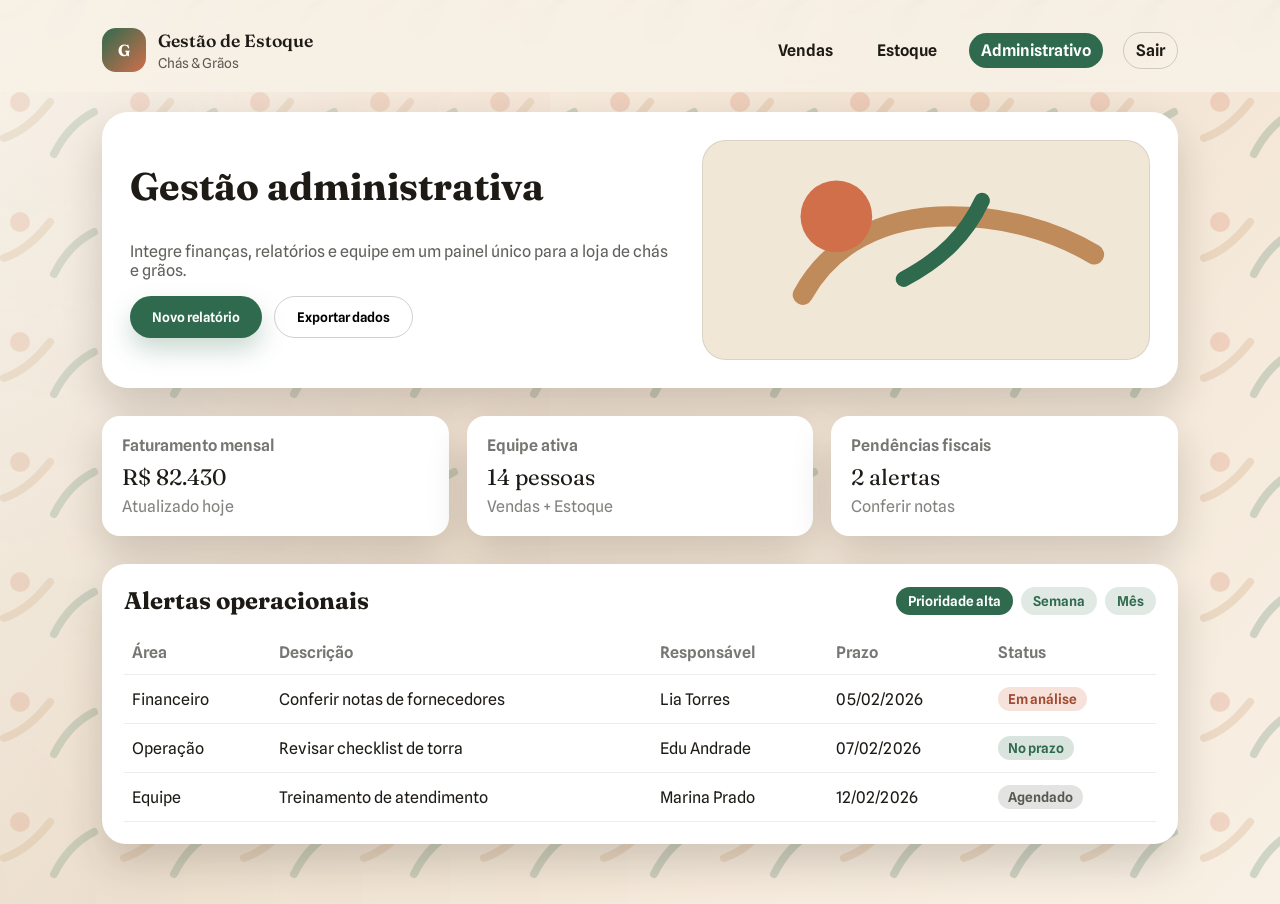
==== administrativo.html @ 7a77ebf5 "FINAL" ====
<!doctype html>
<html lang="pt-br">
  <head>
    <meta charset="utf-8" />
    <meta name="viewport" content="width=device-width, initial-scale=1" />
    <title>Administrativo | Chás & Grãos</title>
    <link rel="stylesheet" href="style.css" />
  </head>
  <body class="page-app" data-page="administrativo">
    <header class="site-header app-header">
      <div class="logo">
        <span class="logo-mark">G</span>
        <div>
          <p class="logo-title">Gestão de Estoque</p>
          <p class="logo-subtitle">Chás &amp; Grãos</p>
        </div>
      </div>
      <nav class="site-nav">
        <a href="vendas.html">Vendas</a>
        <a href="estoque.html">Estoque</a>
        <a class="active" href="administrativo.html">Administrativo</a>
        <a class="ghost-link" href="index.html">Sair</a>
      </nav>
    </header>

    <main class="app-main">
      <section class="page-hero">
        <div>
          <h1>Gestão administrativa</h1>
          <p>
            Integre finanças, relatórios e equipe em um painel único para a loja
            de chás e grãos.
          </p>
          <div class="hero-actions">
            <button class="primary-button" type="button">Novo relatório</button>
            <button class="outline-button" type="button">Exportar dados</button>
          </div>
        </div>
        <div class="illustration" aria-hidden="true"></div>
      </section>

      <section class="cards-grid">
        <article class="metric-card">
          <p class="metric-label">Faturamento mensal</p>
          <p class="metric-value">R$ 82.430</p>
          <p class="metric-note">Atualizado hoje</p>
        </article>
        <article class="metric-card">
          <p class="metric-label">Equipe ativa</p>
          <p class="metric-value">14 pessoas</p>
          <p class="metric-note">Vendas + Estoque</p>
        </article>
        <article class="metric-card">
          <p class="metric-label">Pendências fiscais</p>
          <p class="metric-value">2 alertas</p>
          <p class="metric-note">Conferir notas</p>
        </article>
      </section>

      <section class="table-card">
        <div class="table-header">
          <h2>Alertas operacionais</h2>
          <div class="chip-group">
            <span class="chip">Prioridade alta</span>
            <span class="chip soft">Semana</span>
            <span class="chip soft">Mês</span>
          </div>
        </div>
        <div class="table-scroll">
          <table>
            <thead>
              <tr>
                <th>Área</th>
                <th>Descrição</th>
                <th>Responsável</th>
                <th>Prazo</th>
                <th>Status</th>
              </tr>
            </thead>
            <tbody>
              <tr>
                <td>Financeiro</td>
                <td>Conferir notas de fornecedores</td>
                <td>Lia Torres</td>
                <td>05/02/2026</td>
                <td><span class="status-pill warn">Em análise</span></td>
              </tr>
              <tr>
                <td>Operação</td>
                <td>Revisar checklist de torra</td>
                <td>Edu Andrade</td>
                <td>07/02/2026</td>
                <td><span class="status-pill ok">No prazo</span></td>
              </tr>
              <tr>
                <td>Equipe</td>
                <td>Treinamento de atendimento</td>
                <td>Marina Prado</td>
                <td>12/02/2026</td>
                <td><span class="status-pill neutral">Agendado</span></td>
              </tr>
            </tbody>
          </table>
        </div>
      </section>
    </main>
  </body>
</html>
---- style.css ----
@import url("https://fonts.googleapis.com/css2?family=Fraunces:wght@500;600;700&family=Spline+Sans:wght@400;500;600&display=swap");

:root {
  --ink: #1e1b16;
  --paper: #f7f1e7;
  --tea: #2f6a4e;
  --grain: #c08b5a;
  --accent: #d16f4b;
  --accent-soft: #f1d8c7;
  --mint: #5e9f7d;
  --shadow: 0 18px 40px rgba(36, 28, 18, 0.18);
  --radius: 18px;
  --font-title: "Fraunces", "Times New Roman", serif;
  --font-body: "Spline Sans", "Trebuchet MS", sans-serif;
}

*,
*::before,
*::after {
  box-sizing: border-box;
}

body {
  margin: 0;
  font-family: var(--font-body);
  color: var(--ink);
  background: linear-gradient(135deg, #fdf7ef 0%, #f2e3d2 45%, #f8f0e4 100%);
  min-height: 100vh;
  position: relative;
  overflow-x: hidden;
}

body::before {
  content: "";
  position: fixed;
  inset: -20%;
  background-image:
    radial-gradient(circle at 20% 20%, rgba(94, 159, 125, 0.2), transparent 55%),
    radial-gradient(circle at 80% 10%, rgba(208, 111, 75, 0.2), transparent 55%),
    radial-gradient(circle at 15% 85%, rgba(47, 106, 78, 0.18), transparent 60%),
    url("data:image/svg+xml,%3Csvg xmlns='http://www.w3.org/2000/svg' width='120' height='120' viewBox='0 0 120 120'%3E%3Cpath d='M20 78c18-6 32-18 46-36' stroke='%23c08b5a' stroke-width='8' stroke-linecap='round' fill='none'/%3E%3Cpath d='M70 94c10-20 24-34 40-42' stroke='%232f6a4e' stroke-width='8' stroke-linecap='round' fill='none'/%3E%3Ccircle cx='36' cy='42' r='10' fill='%23d16f4b'/%3E%3C/svg%3E");
  background-repeat: no-repeat, no-repeat, no-repeat, repeat;
  background-size: 50%, 45%, 55%, 120px;
  opacity: 0.2;
  pointer-events: none;
  z-index: -1;
}

a {
  color: inherit;
  text-decoration: none;
}

img {
  max-width: 100%;
  display: block;
}

.site-header {
  display: flex;
  align-items: center;
  justify-content: space-between;
  padding: 28px 8vw 20px;
}

.app-header {
  position: sticky;
  top: 0;
  backdrop-filter: blur(12px);
  background: rgba(247, 241, 231, 0.85);
  z-index: 2;
}

.logo {
  display: flex;
  align-items: center;
  gap: 12px;
}

.logo-mark {
  width: 44px;
  height: 44px;
  display: grid;
  place-items: center;
  border-radius: 14px;
  background: linear-gradient(135deg, var(--tea), var(--accent));
  color: white;
  font-weight: 700;
  font-family: var(--font-title);
}

.logo-title {
  font-family: var(--font-title);
  font-weight: 600;
  margin: 0;
  font-size: 1.1rem;
}

.logo-subtitle {
  margin: 4px 0 0;
  font-size: 0.85rem;
  color: rgba(30, 27, 22, 0.7);
}

.header-tag {
  padding: 8px 16px;
  border-radius: 999px;
  background: rgba(47, 106, 78, 0.12);
  color: var(--tea);
  font-weight: 600;
  letter-spacing: 0.02em;
}

.site-nav {
  display: flex;
  gap: 20px;
  align-items: center;
  font-weight: 600;
}

.site-nav a {
  padding: 8px 12px;
  border-radius: 999px;
  transition: all 0.2s ease;
}

.site-nav a:hover {
  background: rgba(47, 106, 78, 0.12);
  color: var(--tea);
}

.site-nav .active {
  background: var(--tea);
  color: white;
}

.ghost-link {
  border: 1px solid rgba(30, 27, 22, 0.18);
}

.login-layout {
  display: grid;
  grid-template-columns: 1.1fr 0.9fr;
  gap: 48px;
  padding: 16px 8vw 40px;
  align-items: center;
}

.hero {
  display: grid;
  gap: 24px;
}

.hero h1 {
  font-family: var(--font-title);
  font-size: clamp(2.2rem, 3vw, 3.4rem);
  margin: 0;
}

.hero p {
  margin: 0;
  color: rgba(30, 27, 22, 0.75);
  font-size: 1.05rem;
}

.badge {
  display: inline-flex;
  align-items: center;
  gap: 8px;
  padding: 8px 16px;
  border-radius: 999px;
  background: rgba(208, 111, 75, 0.14);
  color: var(--accent);
  font-weight: 600;
  width: fit-content;
}

.hero-actions {
  display: flex;
  gap: 12px;
  flex-wrap: wrap;
}

.hero-cards {
  display: grid;
  grid-template-columns: repeat(2, minmax(0, 1fr));
  gap: 16px;
}

.mini-card {
  padding: 18px;
  border-radius: var(--radius);
  background: white;
  box-shadow: var(--shadow);
}

.mini-title {
  margin: 0 0 8px;
  font-weight: 600;
  color: rgba(30, 27, 22, 0.6);
}

.mini-value {
  margin: 0;
  font-size: 1.6rem;
  font-family: var(--font-title);
}

.mini-note {
  margin: 6px 0 0;
  color: rgba(30, 27, 22, 0.6);
}

.panel {
  background: white;
  padding: 32px;
  border-radius: 26px;
  box-shadow: var(--shadow);
}

.panel-header h2 {
  margin: 0 0 6px;
  font-family: var(--font-title);
}

.panel-header p {
  margin: 0;
  color: rgba(30, 27, 22, 0.6);
}

.login-form {
  margin-top: 24px;
  display: grid;
  gap: 16px;
}

label {
  font-weight: 600;
}

input,
select {
  width: 100%;
  padding: 12px 14px;
  border-radius: 12px;
  border: 1px solid rgba(30, 27, 22, 0.12);
  font-size: 1rem;
  font-family: inherit;
}

input:focus,
select:focus {
  outline: 2px solid rgba(47, 106, 78, 0.4);
  border-color: var(--tea);
}

.select-wrap {
  position: relative;
}

.select-icon {
  position: absolute;
  right: 16px;
  top: 50%;
  transform: translateY(-50%);
  pointer-events: none;
  color: rgba(30, 27, 22, 0.5);
}

.primary-button,
.outline-button,
.ghost-button {
  border: none;
  border-radius: 999px;
  padding: 12px 22px;
  font-weight: 600;
  font-family: inherit;
  cursor: pointer;
  transition: all 0.2s ease;
}

.primary-button {
  background: var(--tea);
  color: white;
  box-shadow: 0 12px 24px rgba(47, 106, 78, 0.25);
}

.primary-button:hover {
  background: #24563f;
  transform: translateY(-2px);
  box-shadow: 0 16px 28px rgba(47, 106, 78, 0.3);
}

.outline-button {
  background: transparent;
  border: 1px solid rgba(30, 27, 22, 0.2);
}

.outline-button:hover {
  border-color: var(--tea);
  color: var(--tea);
}

.ghost-button {
  background: rgba(208, 111, 75, 0.15);
  color: var(--accent);
}

.ghost-button:hover {
  background: rgba(208, 111, 75, 0.25);
}

.hint {
  margin: 0;
  font-size: 0.9rem;
  color: rgba(30, 27, 22, 0.6);
}

.feedback {
  margin: 0;
  font-weight: 600;
}

.feedback.warn {
  color: #a14b32;
}

.feedback.ok {
  color: var(--tea);
}

.site-footer {
  padding: 12px 8vw 32px;
  color: rgba(30, 27, 22, 0.6);
  display: flex;
  justify-content: space-between;
  font-size: 0.9rem;
}

.page-app .site-footer {
  display: none;
}

.app-main {
  padding: 20px 8vw 60px;
  display: grid;
  gap: 28px;
}

.page-hero {
  display: grid;
  grid-template-columns: 1.1fr 0.9fr;
  gap: 24px;
  align-items: center;
  background: white;
  padding: 28px;
  border-radius: 26px;
  box-shadow: var(--shadow);
}

.page-hero h1 {
  margin-top: 0;
  font-family: var(--font-title);
  font-size: clamp(2rem, 3vw, 2.8rem);
}

.page-hero p {
  color: rgba(30, 27, 22, 0.7);
  font-size: 1rem;
}

.illustration {
  width: 100%;
  min-height: 220px;
  border-radius: 24px;
  background-image: url("data:image/svg+xml,%3Csvg xmlns='http://www.w3.org/2000/svg' width='400' height='260' viewBox='0 0 400 260'%3E%3Crect width='400' height='260' rx='36' fill='%23f1e7d7'/%3E%3Cpath d='M90 170c24-44 70-70 132-70 46 0 92 12 128 34' stroke='%23c08b5a' stroke-width='18' fill='none' stroke-linecap='round'/%3E%3Ccircle cx='120' cy='100' r='32' fill='%23d16f4b'/%3E%3Cpath d='M250 86c-14 30-36 52-70 70' stroke='%232f6a4e' stroke-width='14' fill='none' stroke-linecap='round'/%3E%3C/svg%3E");
  background-size: cover;
  background-position: center;
  box-shadow: inset 0 0 0 1px rgba(30, 27, 22, 0.1);
}

.cards-grid {
  display: grid;
  grid-template-columns: repeat(3, minmax(0, 1fr));
  gap: 18px;
}

.metric-card {
  background: white;
  padding: 20px;
  border-radius: var(--radius);
  box-shadow: var(--shadow);
}

.metric-label {
  margin: 0 0 8px;
  color: rgba(30, 27, 22, 0.6);
  font-weight: 600;
}

.metric-value {
  margin: 0;
  font-size: 1.4rem;
  font-family: var(--font-title);
}

.metric-note {
  margin: 6px 0 0;
  color: rgba(30, 27, 22, 0.55);
}

.table-card {
  background: white;
  padding: 22px;
  border-radius: 24px;
  box-shadow: var(--shadow);
}

.table-header {
  display: flex;
  justify-content: space-between;
  align-items: center;
  gap: 16px;
  flex-wrap: wrap;
}

.table-header h2 {
  margin: 0;
  font-family: var(--font-title);
}

.chip-group {
  display: flex;
  gap: 8px;
  flex-wrap: wrap;
}

.chip {
  padding: 6px 12px;
  border-radius: 999px;
  background: var(--tea);
  color: white;
  font-weight: 600;
  font-size: 0.85rem;
}

.chip.soft {
  background: rgba(47, 106, 78, 0.15);
  color: var(--tea);
}

.table-scroll {
  overflow-x: auto;
  margin-top: 16px;
}

table {
  width: 100%;
  border-collapse: collapse;
  min-width: 640px;
}

th,
td {
  text-align: left;
  padding: 12px 8px;
  border-bottom: 1px solid rgba(30, 27, 22, 0.08);
}

th {
  color: rgba(30, 27, 22, 0.6);
  font-weight: 600;
}

.status-pill {
  display: inline-flex;
  padding: 4px 10px;
  border-radius: 999px;
  font-size: 0.85rem;
  font-weight: 600;
}

.status-pill.ok {
  background: rgba(47, 106, 78, 0.18);
  color: var(--tea);
}

.status-pill.warn {
  background: rgba(208, 111, 75, 0.2);
  color: #a14b32;
}

.status-pill.danger {
  background: rgba(209, 111, 75, 0.3);
  color: #8c3f28;
}

.status-pill.neutral {
  background: rgba(30, 27, 22, 0.12);
  color: rgba(30, 27, 22, 0.7);
}

@media (max-width: 1024px) {
  .login-layout,
  .page-hero {
    grid-template-columns: 1fr;
  }

  .site-header {
    flex-direction: column;
    align-items: flex-start;
    gap: 16px;
  }

  .cards-grid {
    grid-template-columns: repeat(2, minmax(0, 1fr));
  }
}

@media (max-width: 720px) {
  .hero-cards {
    grid-template-columns: 1fr;
  }

  .cards-grid {
    grid-template-columns: 1fr;
  }

  .site-footer {
    flex-direction: column;
    gap: 8px;
  }

  .site-nav {
    flex-wrap: wrap;
  }
}
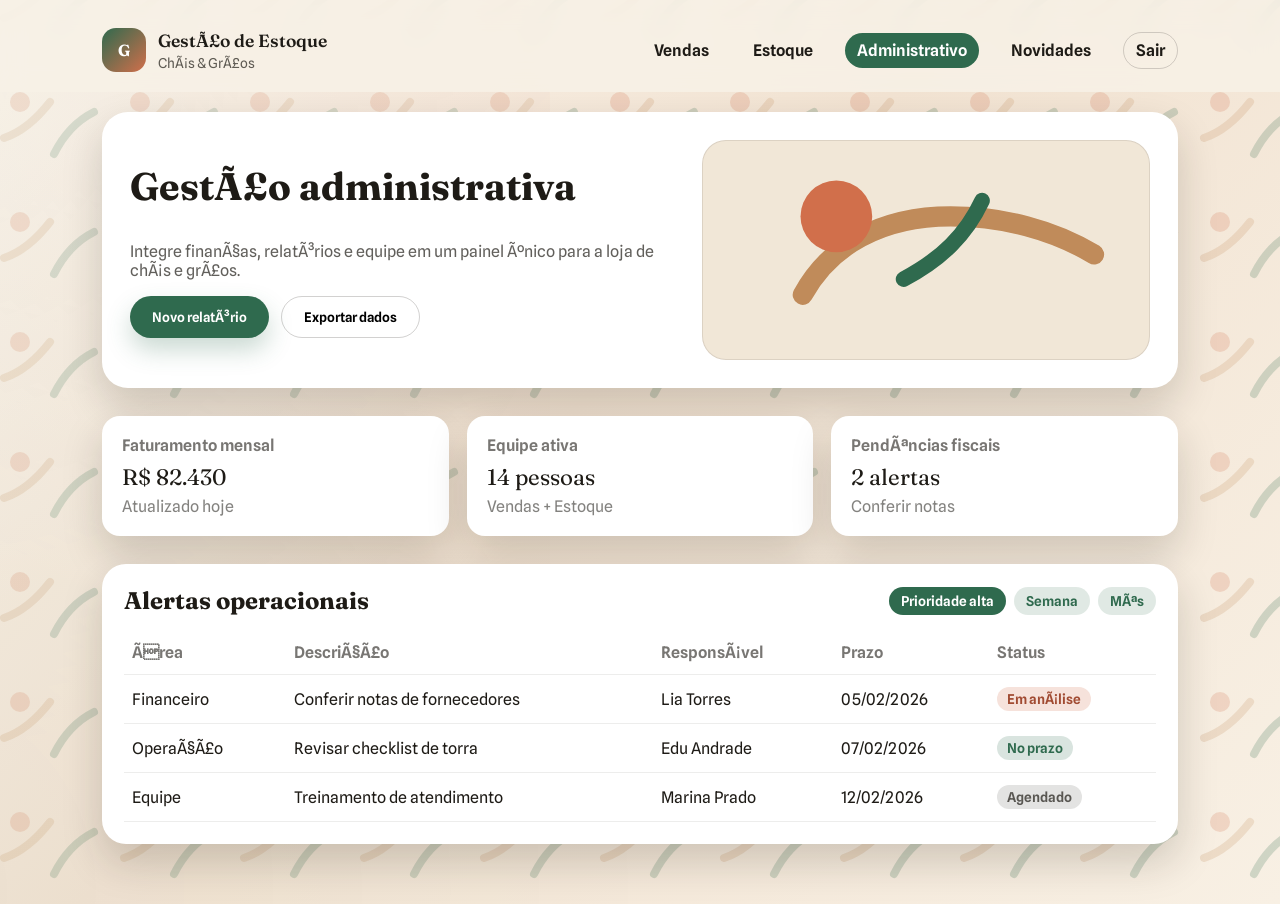
==== commit ffdab80c: "FINAL" ====
--- a/administrativo.html
+++ b/administrativo.html
@@ -1,9 +1,9 @@
-<!doctype html>
+﻿<!doctype html>
 <html lang="pt-br">
   <head>
     <meta charset="utf-8" />
     <meta name="viewport" content="width=device-width, initial-scale=1" />
-    <title>Administrativo | Chás & Grãos</title>
+    <title>Administrativo | ChÃ¡s & GrÃ£os</title>
     <link rel="stylesheet" href="style.css" />
   </head>
   <body class="page-app" data-page="administrativo">
@@ -11,14 +11,15 @@
       <div class="logo">
         <span class="logo-mark">G</span>
         <div>
-          <p class="logo-title">Gestão de Estoque</p>
-          <p class="logo-subtitle">Chás &amp; Grãos</p>
+          <p class="logo-title">GestÃ£o de Estoque</p>
+          <p class="logo-subtitle">ChÃ¡s &amp; GrÃ£os</p>
         </div>
       </div>
       <nav class="site-nav">
         <a href="vendas.html">Vendas</a>
         <a href="estoque.html">Estoque</a>
         <a class="active" href="administrativo.html">Administrativo</a>
+        <a href="novidades.html">Novidades</a>
         <a class="ghost-link" href="index.html">Sair</a>
       </nav>
     </header>
@@ -26,13 +27,13 @@
     <main class="app-main">
       <section class="page-hero">
         <div>
-          <h1>Gestão administrativa</h1>
+          <h1>GestÃ£o administrativa</h1>
           <p>
-            Integre finanças, relatórios e equipe em um painel único para a loja
-            de chás e grãos.
+            Integre finanÃ§as, relatÃ³rios e equipe em um painel Ãºnico para a loja
+            de chÃ¡s e grÃ£os.
           </p>
           <div class="hero-actions">
-            <button class="primary-button" type="button">Novo relatório</button>
+            <button class="primary-button" type="button">Novo relatÃ³rio</button>
             <button class="outline-button" type="button">Exportar dados</button>
           </div>
         </div>
@@ -51,7 +52,7 @@
           <p class="metric-note">Vendas + Estoque</p>
         </article>
         <article class="metric-card">
-          <p class="metric-label">Pendências fiscais</p>
+          <p class="metric-label">PendÃªncias fiscais</p>
           <p class="metric-value">2 alertas</p>
           <p class="metric-note">Conferir notas</p>
         </article>
@@ -63,16 +64,16 @@
           <div class="chip-group">
             <span class="chip">Prioridade alta</span>
             <span class="chip soft">Semana</span>
-            <span class="chip soft">Mês</span>
+            <span class="chip soft">MÃªs</span>
           </div>
         </div>
         <div class="table-scroll">
           <table>
             <thead>
               <tr>
-                <th>Área</th>
-                <th>Descrição</th>
-                <th>Responsável</th>
+                <th>Ãrea</th>
+                <th>DescriÃ§Ã£o</th>
+                <th>ResponsÃ¡vel</th>
                 <th>Prazo</th>
                 <th>Status</th>
               </tr>
@@ -83,10 +84,10 @@
                 <td>Conferir notas de fornecedores</td>
                 <td>Lia Torres</td>
                 <td>05/02/2026</td>
-                <td><span class="status-pill warn">Em análise</span></td>
+                <td><span class="status-pill warn">Em anÃ¡lise</span></td>
               </tr>
               <tr>
-                <td>Operação</td>
+                <td>OperaÃ§Ã£o</td>
                 <td>Revisar checklist de torra</td>
                 <td>Edu Andrade</td>
                 <td>07/02/2026</td>
@@ -106,3 +107,5 @@
     </main>
   </body>
 </html>
+
+
--- a/style.css
+++ b/style.css
@@ -535,3 +535,254 @@
     flex-wrap: wrap;
   }
 }
+
+.chatkit-shell {
+  position: fixed;
+  right: 24px;
+  bottom: 24px;
+  z-index: 10;
+  display: grid;
+  gap: 12px;
+  justify-items: end;
+}
+
+.chatkit-launcher {
+  border: none;
+  border-radius: 999px;
+  padding: 12px 18px;
+  font-weight: 700;
+  background: linear-gradient(135deg, var(--accent), var(--grain));
+  color: white;
+  box-shadow: 0 12px 26px rgba(209, 111, 75, 0.3);
+  cursor: pointer;
+  transition: transform 0.2s ease, box-shadow 0.2s ease;
+}
+
+.chatkit-launcher:hover {
+  transform: translateY(-2px);
+  box-shadow: 0 18px 32px rgba(209, 111, 75, 0.35);
+}
+
+.chatkit-panel {
+  width: min(360px, 88vw);
+  background: white;
+  border-radius: 20px;
+  box-shadow: var(--shadow);
+  overflow: hidden;
+}
+
+.chatkit-header {
+  display: flex;
+  align-items: center;
+  justify-content: space-between;
+  padding: 14px 18px;
+  background: rgba(47, 106, 78, 0.1);
+}
+
+.chatkit-title {
+  margin: 0;
+  font-weight: 700;
+  font-family: var(--font-title);
+}
+
+.chatkit-subtitle {
+  margin: 2px 0 0;
+  font-size: 0.85rem;
+  color: rgba(30, 27, 22, 0.6);
+}
+
+.chatkit-close {
+  border: none;
+  background: transparent;
+  font-size: 1.4rem;
+  cursor: pointer;
+  color: rgba(30, 27, 22, 0.7);
+}
+
+.chatkit-body {
+  padding: 16px 18px 20px;
+  color: rgba(30, 27, 22, 0.75);
+  display: grid;
+  gap: 12px;
+  max-height: 360px;
+  overflow: auto;
+}
+
+.page-novidades {
+  background:
+    radial-gradient(circle at 8% 5%, rgba(47, 106, 78, 0.2), transparent 40%),
+    radial-gradient(circle at 92% 0%, rgba(209, 111, 75, 0.22), transparent 35%),
+    linear-gradient(155deg, #f8f0e4 0%, #f3e2cd 55%, #f8efe2 100%);
+}
+
+.novidades-main {
+  gap: 20px;
+}
+
+.novidades-hero {
+  background: white;
+  border-radius: 26px;
+  padding: 28px;
+  box-shadow: var(--shadow);
+}
+
+.novidades-hero h1 {
+  margin: 10px 0 10px;
+  font-family: var(--font-title);
+  font-size: clamp(1.9rem, 3vw, 3rem);
+}
+
+.novidades-hero p {
+  margin: 0;
+  max-width: 720px;
+  color: rgba(30, 27, 22, 0.72);
+}
+
+.novidades-toolbar {
+  display: flex;
+  justify-content: space-between;
+  gap: 12px;
+  flex-wrap: wrap;
+  align-items: center;
+}
+
+.toolbar-group {
+  display: flex;
+  flex-wrap: wrap;
+  gap: 8px;
+}
+
+.filter-chip {
+  border: none;
+  cursor: pointer;
+  transition: transform 0.2s ease, box-shadow 0.2s ease;
+}
+
+.filter-chip.is-active {
+  box-shadow: 0 10px 24px rgba(47, 106, 78, 0.25);
+  transform: translateY(-1px);
+}
+
+.sort-wrap {
+  display: grid;
+  gap: 6px;
+  font-size: 0.9rem;
+  font-weight: 600;
+}
+
+.sort-wrap select {
+  min-width: 200px;
+  background: white;
+}
+
+.novidades-grid {
+  display: grid;
+  grid-template-columns: repeat(3, minmax(0, 1fr));
+  gap: 18px;
+}
+
+.product-card {
+  display: grid;
+  border-radius: 20px;
+  background: white;
+  overflow: hidden;
+  box-shadow: var(--shadow);
+  transition: transform 0.2s ease, box-shadow 0.2s ease;
+}
+
+.product-card:hover {
+  transform: translateY(-4px);
+  box-shadow: 0 24px 42px rgba(36, 28, 18, 0.22);
+}
+
+.product-media {
+  min-height: 180px;
+}
+
+.media-cha {
+  background:
+    linear-gradient(120deg, rgba(47, 106, 78, 0.9), rgba(94, 159, 125, 0.75)),
+    radial-gradient(circle at 80% 20%, rgba(255, 255, 255, 0.3), transparent 55%);
+}
+
+.media-grao {
+  background:
+    linear-gradient(130deg, rgba(192, 139, 90, 0.95), rgba(142, 89, 50, 0.8)),
+    radial-gradient(circle at 20% 80%, rgba(255, 228, 193, 0.35), transparent 50%);
+}
+
+.media-kit {
+  background:
+    linear-gradient(130deg, rgba(209, 111, 75, 0.9), rgba(140, 63, 40, 0.82)),
+    radial-gradient(circle at 15% 20%, rgba(255, 205, 184, 0.3), transparent 45%);
+}
+
+.media-cha-2 {
+  background:
+    linear-gradient(120deg, rgba(67, 133, 100, 0.9), rgba(47, 106, 78, 0.78)),
+    radial-gradient(circle at 15% 10%, rgba(198, 241, 218, 0.35), transparent 46%);
+}
+
+.media-grao-2 {
+  background:
+    linear-gradient(120deg, rgba(161, 106, 64, 0.88), rgba(93, 56, 28, 0.82)),
+    radial-gradient(circle at 85% 20%, rgba(245, 208, 177, 0.35), transparent 55%);
+}
+
+.media-kit-2 {
+  background:
+    linear-gradient(125deg, rgba(208, 111, 75, 0.9), rgba(110, 52, 35, 0.82)),
+    radial-gradient(circle at 78% 12%, rgba(255, 225, 213, 0.35), transparent 56%);
+}
+
+.product-body {
+  display: grid;
+  gap: 8px;
+  padding: 18px;
+}
+
+.product-body h2 {
+  margin: 0;
+  font-family: var(--font-title);
+  font-size: 1.25rem;
+}
+
+.product-copy {
+  margin: 0;
+  color: rgba(30, 27, 22, 0.66);
+  min-height: 44px;
+}
+
+.product-meta {
+  margin-top: 8px;
+  display: flex;
+  align-items: center;
+  justify-content: space-between;
+  gap: 12px;
+}
+
+.product-price {
+  margin: 0;
+  font-family: var(--font-title);
+  font-size: 1.35rem;
+}
+
+@media (max-width: 1024px) {
+  .novidades-grid {
+    grid-template-columns: repeat(2, minmax(0, 1fr));
+  }
+}
+
+@media (max-width: 720px) {
+  .sort-wrap {
+    width: 100%;
+  }
+
+  .sort-wrap select {
+    min-width: 0;
+  }
+
+  .novidades-grid {
+    grid-template-columns: 1fr;
+  }
+}
